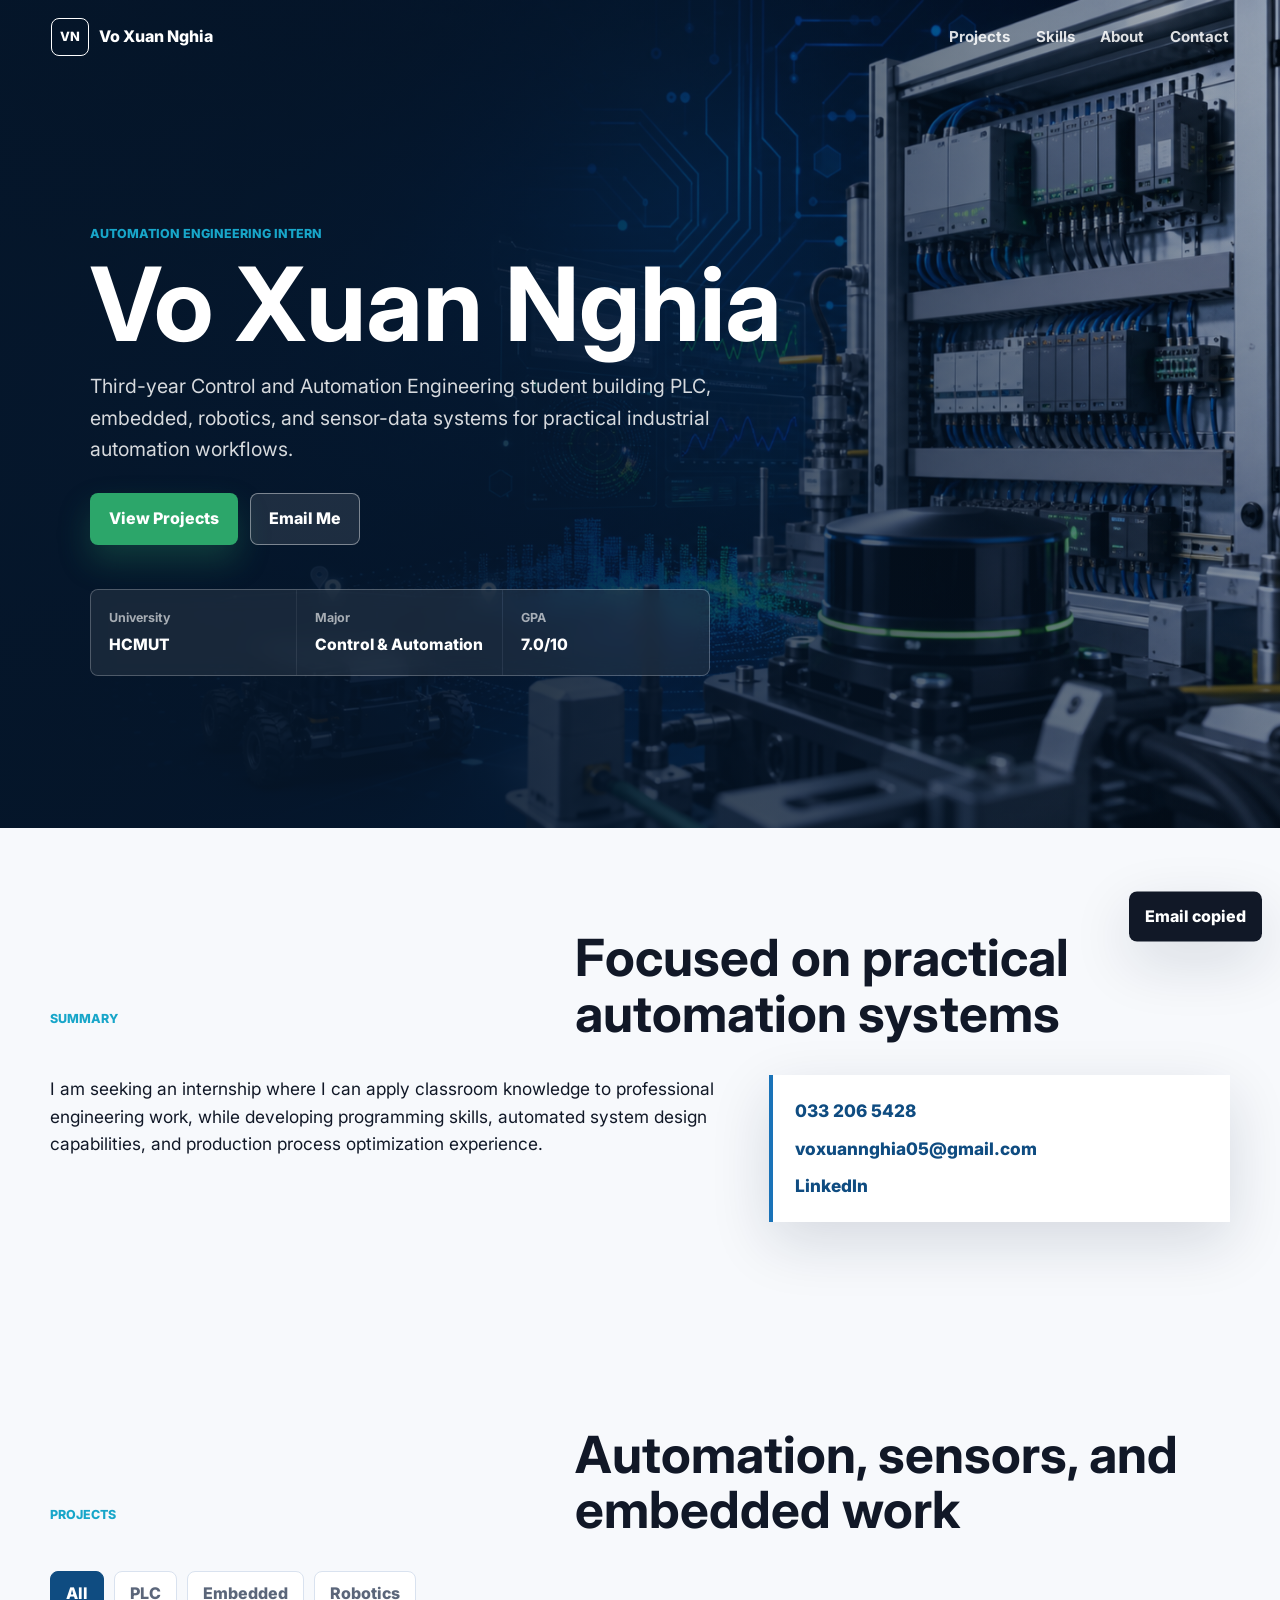
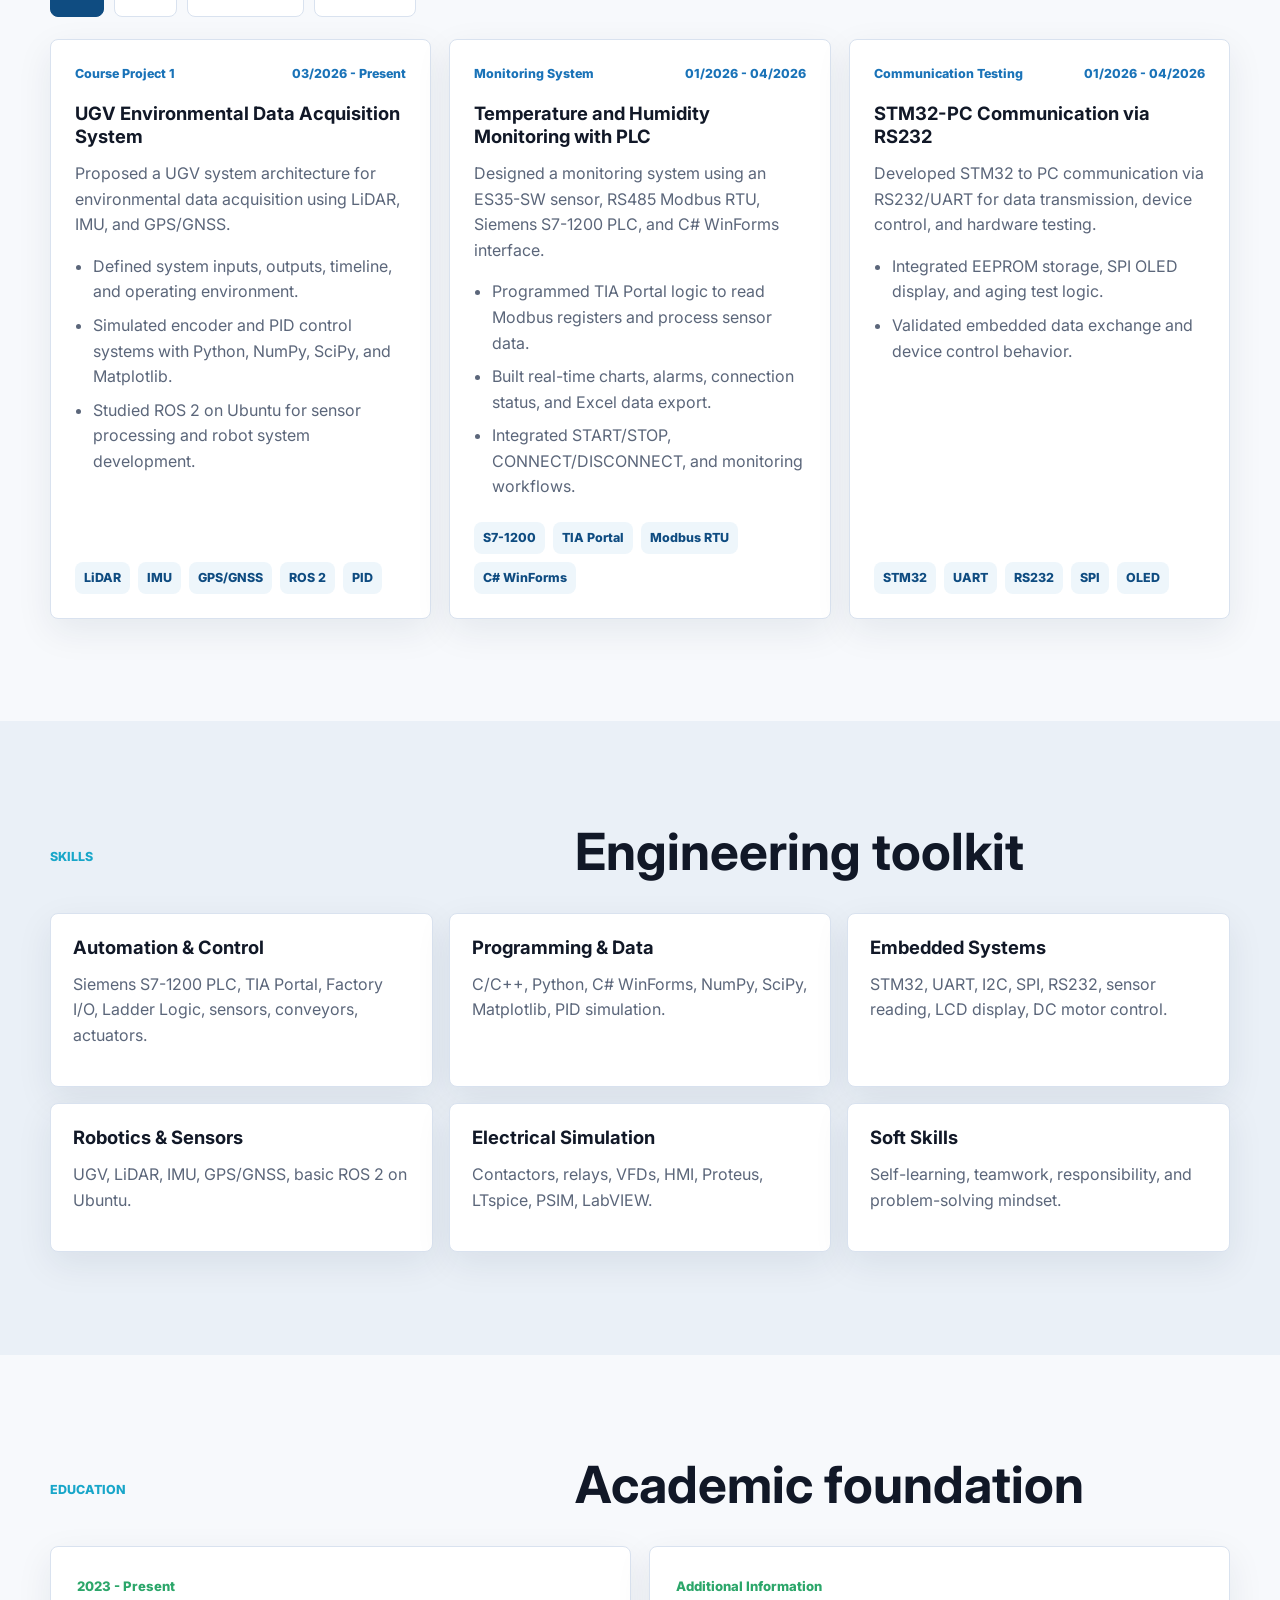
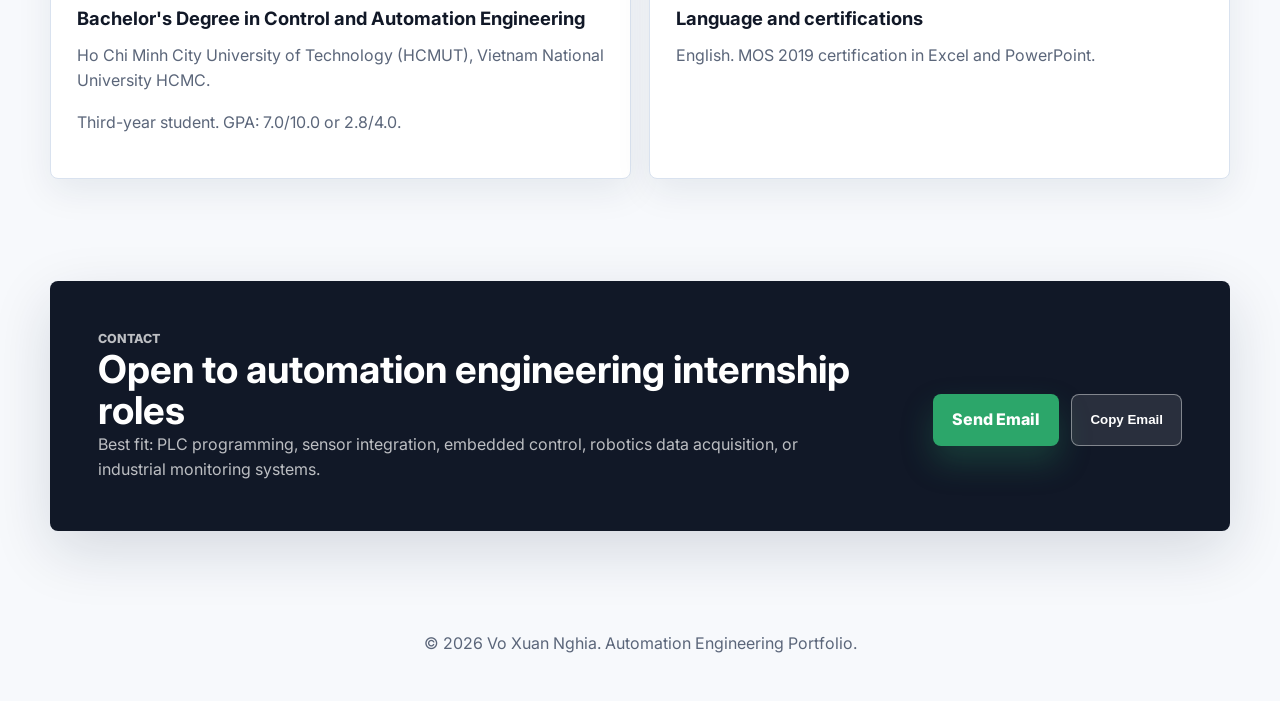
==== index.html @ 697c5c7e "Add files via upload" ====
<!DOCTYPE html>
<html lang="en">
  <head>
    <meta charset="UTF-8" />
    <meta name="viewport" content="width=device-width, initial-scale=1.0" />
    <meta
      name="description"
      content="Portfolio of Vo Xuan Nghia, an automation engineering intern focused on PLC, embedded systems, robotics, sensors, and data processing."
    />
    <title>Vo Xuan Nghia | Automation Engineering Portfolio</title>
    <link rel="preconnect" href="https://fonts.googleapis.com" />
    <link rel="preconnect" href="https://fonts.gstatic.com" crossorigin />
    <link
      href="https://fonts.googleapis.com/css2?family=Inter:wght@400;500;600;700;800&display=swap"
      rel="stylesheet"
    />
    <link rel="stylesheet" href="styles.css" />
  </head>
  <body>
    <header class="site-header" data-header>
      <a class="brand" href="#top" aria-label="Vo Xuan Nghia home">
        <span class="brand-mark">VN</span>
        <span>Vo Xuan Nghia</span>
      </a>

      <nav class="nav" aria-label="Main navigation">
        <a href="#projects">Projects</a>
        <a href="#skills">Skills</a>
        <a href="#about">About</a>
        <a href="#contact">Contact</a>
      </nav>
    </header>

    <main id="top">
      <section class="hero" aria-labelledby="hero-title">
        <div class="hero-media" aria-hidden="true">
          <img src="assets/automation-hero.png" alt="" />
        </div>
        <div class="hero-overlay"></div>

        <div class="hero-content">
          <p class="eyebrow">Automation Engineering Intern</p>
          <h1 id="hero-title">Vo Xuan Nghia</h1>
          <p class="hero-copy">
            Third-year Control and Automation Engineering student building PLC,
            embedded, robotics, and sensor-data systems for practical industrial
            automation workflows.
          </p>

          <div class="hero-actions" aria-label="Primary actions">
            <a class="button primary" href="#projects">View Projects</a>
            <a class="button secondary" href="mailto:voxuannghia05@gmail.com">Email Me</a>
          </div>

          <dl class="quick-facts" aria-label="Profile highlights">
            <div>
              <dt>University</dt>
              <dd>HCMUT</dd>
            </div>
            <div>
              <dt>Major</dt>
              <dd>Control & Automation</dd>
            </div>
            <div>
              <dt>GPA</dt>
              <dd>7.0/10</dd>
            </div>
          </dl>
        </div>
      </section>

      <section class="section intro" id="about" aria-labelledby="about-title">
        <div class="section-heading">
          <p class="eyebrow">Summary</p>
          <h2 id="about-title">Focused on practical automation systems</h2>
        </div>
        <div class="intro-grid">
          <p>
            I am seeking an internship where I can apply classroom knowledge to
            professional engineering work, while developing programming skills,
            automated system design capabilities, and production process
            optimization experience.
          </p>
          <div class="contact-strip" aria-label="Contact details">
            <a href="tel:+84332065428">033 206 5428</a>
            <a href="mailto:voxuannghia05@gmail.com">voxuannghia05@gmail.com</a>
            <a href="https://www.linkedin.com/in/nghia-voxuantdh" target="_blank" rel="noreferrer">
              LinkedIn
            </a>
          </div>
        </div>
      </section>

      <section class="section projects-section" id="projects" aria-labelledby="projects-title">
        <div class="section-heading">
          <p class="eyebrow">Projects</p>
          <h2 id="projects-title">Automation, sensors, and embedded work</h2>
        </div>

        <div class="filters" aria-label="Project filters">
          <button class="filter active" type="button" data-filter="all">All</button>
          <button class="filter" type="button" data-filter="plc">PLC</button>
          <button class="filter" type="button" data-filter="embedded">Embedded</button>
          <button class="filter" type="button" data-filter="robotics">Robotics</button>
        </div>

        <div class="project-grid">
          <article class="project-card" data-tags="robotics embedded">
            <div class="project-topline">
              <span>Course Project 1</span>
              <span>03/2026 - Present</span>
            </div>
            <h3>UGV Environmental Data Acquisition System</h3>
            <p>
              Proposed a UGV system architecture for environmental data
              acquisition using LiDAR, IMU, and GPS/GNSS.
            </p>
            <ul>
              <li>Defined system inputs, outputs, timeline, and operating environment.</li>
              <li>Simulated encoder and PID control systems with Python, NumPy, SciPy, and Matplotlib.</li>
              <li>Studied ROS 2 on Ubuntu for sensor processing and robot system development.</li>
            </ul>
            <div class="tags">
              <span>LiDAR</span>
              <span>IMU</span>
              <span>GPS/GNSS</span>
              <span>ROS 2</span>
              <span>PID</span>
            </div>
          </article>

          <article class="project-card" data-tags="plc">
            <div class="project-topline">
              <span>Monitoring System</span>
              <span>01/2026 - 04/2026</span>
            </div>
            <h3>Temperature and Humidity Monitoring with PLC</h3>
            <p>
              Designed a monitoring system using an ES35-SW sensor, RS485
              Modbus RTU, Siemens S7-1200 PLC, and C# WinForms interface.
            </p>
            <ul>
              <li>Programmed TIA Portal logic to read Modbus registers and process sensor data.</li>
              <li>Built real-time charts, alarms, connection status, and Excel data export.</li>
              <li>Integrated START/STOP, CONNECT/DISCONNECT, and monitoring workflows.</li>
            </ul>
            <div class="tags">
              <span>S7-1200</span>
              <span>TIA Portal</span>
              <span>Modbus RTU</span>
              <span>C# WinForms</span>
            </div>
          </article>

          <article class="project-card" data-tags="embedded">
            <div class="project-topline">
              <span>Communication Testing</span>
              <span>01/2026 - 04/2026</span>
            </div>
            <h3>STM32-PC Communication via RS232</h3>
            <p>
              Developed STM32 to PC communication via RS232/UART for data
              transmission, device control, and hardware testing.
            </p>
            <ul>
              <li>Integrated EEPROM storage, SPI OLED display, and aging test logic.</li>
              <li>Validated embedded data exchange and device control behavior.</li>
            </ul>
            <div class="tags">
              <span>STM32</span>
              <span>UART</span>
              <span>RS232</span>
              <span>SPI</span>
              <span>OLED</span>
            </div>
          </article>
        </div>
      </section>

      <section class="section skills-section" id="skills" aria-labelledby="skills-title">
        <div class="section-heading">
          <p class="eyebrow">Skills</p>
          <h2 id="skills-title">Engineering toolkit</h2>
        </div>

        <div class="skills-grid">
          <article>
            <h3>Automation & Control</h3>
            <p>Siemens S7-1200 PLC, TIA Portal, Factory I/O, Ladder Logic, sensors, conveyors, actuators.</p>
          </article>
          <article>
            <h3>Programming & Data</h3>
            <p>C/C++, Python, C# WinForms, NumPy, SciPy, Matplotlib, PID simulation.</p>
          </article>
          <article>
            <h3>Embedded Systems</h3>
            <p>STM32, UART, I2C, SPI, RS232, sensor reading, LCD display, DC motor control.</p>
          </article>
          <article>
            <h3>Robotics & Sensors</h3>
            <p>UGV, LiDAR, IMU, GPS/GNSS, basic ROS 2 on Ubuntu.</p>
          </article>
          <article>
            <h3>Electrical Simulation</h3>
            <p>Contactors, relays, VFDs, HMI, Proteus, LTspice, PSIM, LabVIEW.</p>
          </article>
          <article>
            <h3>Soft Skills</h3>
            <p>Self-learning, teamwork, responsibility, and problem-solving mindset.</p>
          </article>
        </div>
      </section>

      <section class="section timeline-section" aria-labelledby="timeline-title">
        <div class="section-heading">
          <p class="eyebrow">Education</p>
          <h2 id="timeline-title">Academic foundation</h2>
        </div>

        <div class="timeline">
          <article>
            <span>2023 - Present</span>
            <h3>Bachelor's Degree in Control and Automation Engineering</h3>
            <p>Ho Chi Minh City University of Technology (HCMUT), Vietnam National University HCMC.</p>
            <p>Third-year student. GPA: 7.0/10.0 or 2.8/4.0.</p>
          </article>
          <article>
            <span>Additional Information</span>
            <h3>Language and certifications</h3>
            <p>English. MOS 2019 certification in Excel and PowerPoint.</p>
          </article>
        </div>
      </section>

      <section class="contact-cta" id="contact" aria-labelledby="contact-title">
        <div>
          <p class="eyebrow">Contact</p>
          <h2 id="contact-title">Open to automation engineering internship roles</h2>
          <p>
            Best fit: PLC programming, sensor integration, embedded control,
            robotics data acquisition, or industrial monitoring systems.
          </p>
        </div>
        <div class="contact-actions">
          <a class="button primary" href="mailto:voxuannghia05@gmail.com">Send Email</a>
          <button class="button secondary" type="button" data-copy="voxuannghia05@gmail.com">
            Copy Email
          </button>
        </div>
      </section>
    </main>

    <footer class="footer">
      <p>© 2026 Vo Xuan Nghia. Automation Engineering Portfolio.</p>
    </footer>

    <div class="toast" data-toast role="status" aria-live="polite">Email copied</div>
    <script src="script.js"></script>
  </body>
</html>
---- styles.css ----
:root {
  color-scheme: light;
  --ink: #111827;
  --muted: #5b667a;
  --line: #d9e2ef;
  --paper: #f7f9fc;
  --white: #ffffff;
  --blue: #0f4c81;
  --blue-2: #1a73b8;
  --cyan: #18a6c9;
  --green: #2ca66a;
  --shadow: 0 20px 60px rgba(15, 31, 56, 0.14);
}

* {
  box-sizing: border-box;
}

html {
  scroll-behavior: smooth;
}

body {
  margin: 0;
  font-family: Inter, system-ui, -apple-system, BlinkMacSystemFont, "Segoe UI", sans-serif;
  color: var(--ink);
  background: var(--paper);
  line-height: 1.6;
}

img {
  display: block;
  max-width: 100%;
}

a {
  color: inherit;
  text-decoration: none;
}

.site-header {
  position: fixed;
  top: 0;
  left: 0;
  right: 0;
  z-index: 20;
  display: flex;
  align-items: center;
  justify-content: space-between;
  gap: 24px;
  padding: 18px clamp(18px, 4vw, 56px);
  color: var(--white);
  transition: background 180ms ease, color 180ms ease, box-shadow 180ms ease;
}

.site-header.scrolled {
  color: var(--ink);
  background: rgba(255, 255, 255, 0.92);
  box-shadow: 0 10px 30px rgba(22, 35, 52, 0.1);
  backdrop-filter: blur(16px);
}

.brand {
  display: inline-flex;
  align-items: center;
  gap: 10px;
  font-weight: 800;
}

.brand-mark {
  display: grid;
  width: 38px;
  height: 38px;
  place-items: center;
  border: 1px solid currentColor;
  border-radius: 8px;
  font-size: 0.8rem;
}

.nav {
  display: flex;
  gap: clamp(14px, 2vw, 28px);
  font-size: 0.94rem;
  font-weight: 700;
}

.nav a {
  opacity: 0.86;
}

.nav a:hover {
  opacity: 1;
}

.hero {
  position: relative;
  min-height: 92vh;
  display: grid;
  align-items: center;
  overflow: hidden;
  color: var(--white);
  isolation: isolate;
}

.hero-media,
.hero-overlay {
  position: absolute;
  inset: 0;
  z-index: -2;
}

.hero-media img {
  width: 100%;
  height: 100%;
  object-fit: cover;
}

.hero-overlay {
  z-index: -1;
  background:
    linear-gradient(90deg, rgba(5, 22, 42, 0.92) 0%, rgba(5, 22, 42, 0.76) 42%, rgba(5, 22, 42, 0.22) 100%),
    linear-gradient(0deg, rgba(5, 22, 42, 0.36), rgba(5, 22, 42, 0.1));
}

.hero-content {
  width: min(720px, calc(100% - 36px));
  margin-left: clamp(18px, 7vw, 96px);
  padding-top: 72px;
}

.eyebrow {
  margin: 0 0 12px;
  color: var(--cyan);
  font-size: 0.78rem;
  font-weight: 800;
  letter-spacing: 0;
  text-transform: uppercase;
}

h1,
h2,
h3,
p {
  margin-top: 0;
}

h1 {
  margin-bottom: 18px;
  font-size: clamp(3rem, 8vw, 6.8rem);
  line-height: 0.95;
  letter-spacing: 0;
}

h2 {
  margin-bottom: 0;
  font-size: clamp(2rem, 4vw, 3.4rem);
  line-height: 1.08;
  letter-spacing: 0;
}

h3 {
  margin-bottom: 12px;
  font-size: 1.15rem;
  line-height: 1.28;
}

.hero-copy {
  max-width: 640px;
  color: rgba(255, 255, 255, 0.84);
  font-size: clamp(1rem, 2vw, 1.22rem);
}

.hero-actions,
.contact-actions {
  display: flex;
  flex-wrap: wrap;
  gap: 12px;
  margin-top: 28px;
}

.button {
  display: inline-flex;
  min-height: 46px;
  align-items: center;
  justify-content: center;
  border: 1px solid transparent;
  border-radius: 8px;
  padding: 12px 18px;
  font-weight: 800;
  cursor: pointer;
  transition: transform 150ms ease, box-shadow 150ms ease, background 150ms ease;
}

.button:hover {
  transform: translateY(-2px);
}

.button.primary {
  background: var(--green);
  color: var(--white);
  box-shadow: 0 16px 32px rgba(44, 166, 106, 0.25);
}

.button.secondary {
  border-color: rgba(255, 255, 255, 0.42);
  background: rgba(255, 255, 255, 0.1);
  color: inherit;
}

.quick-facts {
  display: grid;
  grid-template-columns: repeat(3, minmax(0, 1fr));
  gap: 1px;
  width: min(620px, 100%);
  margin: 44px 0 0;
  overflow: hidden;
  border: 1px solid rgba(255, 255, 255, 0.18);
  border-radius: 8px;
  background: rgba(255, 255, 255, 0.14);
  backdrop-filter: blur(10px);
}

.quick-facts div {
  padding: 18px;
  background: rgba(8, 24, 43, 0.48);
}

.quick-facts dt {
  color: rgba(255, 255, 255, 0.62);
  font-size: 0.78rem;
  font-weight: 700;
}

.quick-facts dd {
  margin: 4px 0 0;
  font-size: 0.98rem;
  font-weight: 800;
}

.section {
  width: min(1180px, calc(100% - 36px));
  margin: 0 auto;
  padding: clamp(70px, 8vw, 108px) 0;
}

.section-heading {
  display: grid;
  grid-template-columns: minmax(0, 0.95fr) minmax(280px, 1.35fr);
  gap: clamp(28px, 5vw, 64px);
  align-items: end;
  margin-bottom: 34px;
}

.intro-grid {
  display: grid;
  grid-template-columns: minmax(0, 1.2fr) minmax(280px, 0.8fr);
  gap: 28px;
  align-items: start;
  font-size: 1.08rem;
}

.contact-strip {
  display: grid;
  gap: 10px;
  padding: 22px;
  border-left: 4px solid var(--blue-2);
  background: var(--white);
  box-shadow: var(--shadow);
}

.contact-strip a {
  overflow-wrap: anywhere;
  font-weight: 800;
  color: var(--blue);
}

.filters {
  display: flex;
  flex-wrap: wrap;
  gap: 10px;
  margin-bottom: 22px;
}

.filter {
  min-height: 40px;
  border: 1px solid var(--line);
  border-radius: 8px;
  padding: 9px 15px;
  background: var(--white);
  color: var(--muted);
  font: inherit;
  font-weight: 800;
  cursor: pointer;
}

.filter.active {
  border-color: var(--blue);
  background: var(--blue);
  color: var(--white);
}

.project-grid {
  display: grid;
  grid-template-columns: repeat(3, minmax(0, 1fr));
  gap: 18px;
}

.project-card,
.skills-grid article,
.timeline article {
  border: 1px solid var(--line);
  border-radius: 8px;
  background: var(--white);
  box-shadow: 0 12px 36px rgba(18, 37, 63, 0.08);
}

.project-card {
  display: flex;
  min-height: 100%;
  flex-direction: column;
  padding: 24px;
  transition: opacity 160ms ease, transform 160ms ease;
}

.project-card.hidden {
  display: none;
}

.project-card:hover {
  transform: translateY(-4px);
}

.project-topline {
  display: flex;
  justify-content: space-between;
  gap: 12px;
  margin-bottom: 18px;
  color: var(--blue-2);
  font-size: 0.78rem;
  font-weight: 800;
}

.project-card p,
.project-card li,
.skills-grid p,
.timeline p,
.contact-cta p {
  color: var(--muted);
}

.project-card ul {
  display: grid;
  gap: 8px;
  margin: 0 0 22px;
  padding-left: 18px;
}

.tags {
  display: flex;
  flex-wrap: wrap;
  gap: 8px;
  margin-top: auto;
}

.tags span {
  border-radius: 8px;
  padding: 6px 9px;
  background: #eef6fb;
  color: var(--blue);
  font-size: 0.78rem;
  font-weight: 800;
}

.skills-section {
  width: 100%;
  max-width: none;
  padding-inline: max(18px, calc((100vw - 1180px) / 2));
  background: #eaf0f7;
}

.skills-grid {
  display: grid;
  grid-template-columns: repeat(3, minmax(0, 1fr));
  gap: 16px;
}

.skills-grid article {
  padding: 22px;
}

.timeline {
  display: grid;
  grid-template-columns: repeat(2, minmax(0, 1fr));
  gap: 18px;
}

.timeline article {
  padding: 26px;
}

.timeline span {
  display: inline-block;
  margin-bottom: 10px;
  color: var(--green);
  font-size: 0.82rem;
  font-weight: 800;
}

.contact-cta {
  display: grid;
  grid-template-columns: minmax(0, 1fr) auto;
  gap: 28px;
  align-items: center;
  width: min(1180px, calc(100% - 36px));
  margin: 0 auto 72px;
  padding: clamp(28px, 5vw, 48px);
  border-radius: 8px;
  background: var(--ink);
  color: var(--white);
  box-shadow: var(--shadow);
}

.contact-cta h2 {
  max-width: 760px;
  font-size: clamp(1.8rem, 3vw, 2.8rem);
}

.contact-cta p {
  max-width: 720px;
  margin-bottom: 0;
  color: rgba(255, 255, 255, 0.72);
}

.footer {
  padding: 28px 18px;
  color: var(--muted);
  text-align: center;
}

.toast {
  position: fixed;
  right: 18px;
  bottom: 18px;
  z-index: 40;
  transform: translateY(120%);
  border-radius: 8px;
  padding: 12px 16px;
  background: var(--ink);
  color: var(--white);
  font-weight: 800;
  box-shadow: var(--shadow);
  transition: transform 180ms ease;
}

.toast.visible {
  transform: translateY(0);
}

@media (max-width: 880px) {
  .site-header {
    align-items: flex-start;
    flex-direction: column;
    padding: 14px 18px;
  }

  .nav {
    width: 100%;
    overflow-x: auto;
    padding-bottom: 2px;
  }

  .hero {
    min-height: 860px;
  }

  .hero-overlay {
    background: linear-gradient(180deg, rgba(5, 22, 42, 0.94) 0%, rgba(5, 22, 42, 0.82) 58%, rgba(5, 22, 42, 0.36) 100%);
  }

  .hero-content {
    margin: 0 auto;
    padding-top: 130px;
  }

  .section-heading,
  .intro-grid,
  .project-grid,
  .skills-grid,
  .timeline,
  .contact-cta {
    grid-template-columns: 1fr;
  }

  .contact-cta {
    margin-bottom: 42px;
  }
}

@media (max-width: 560px) {
  .brand span:last-child {
    display: none;
  }

  .quick-facts {
    grid-template-columns: 1fr;
  }

  .project-topline {
    flex-direction: column;
  }

  .button,
  .hero-actions,
  .contact-actions {
    width: 100%;
  }
}
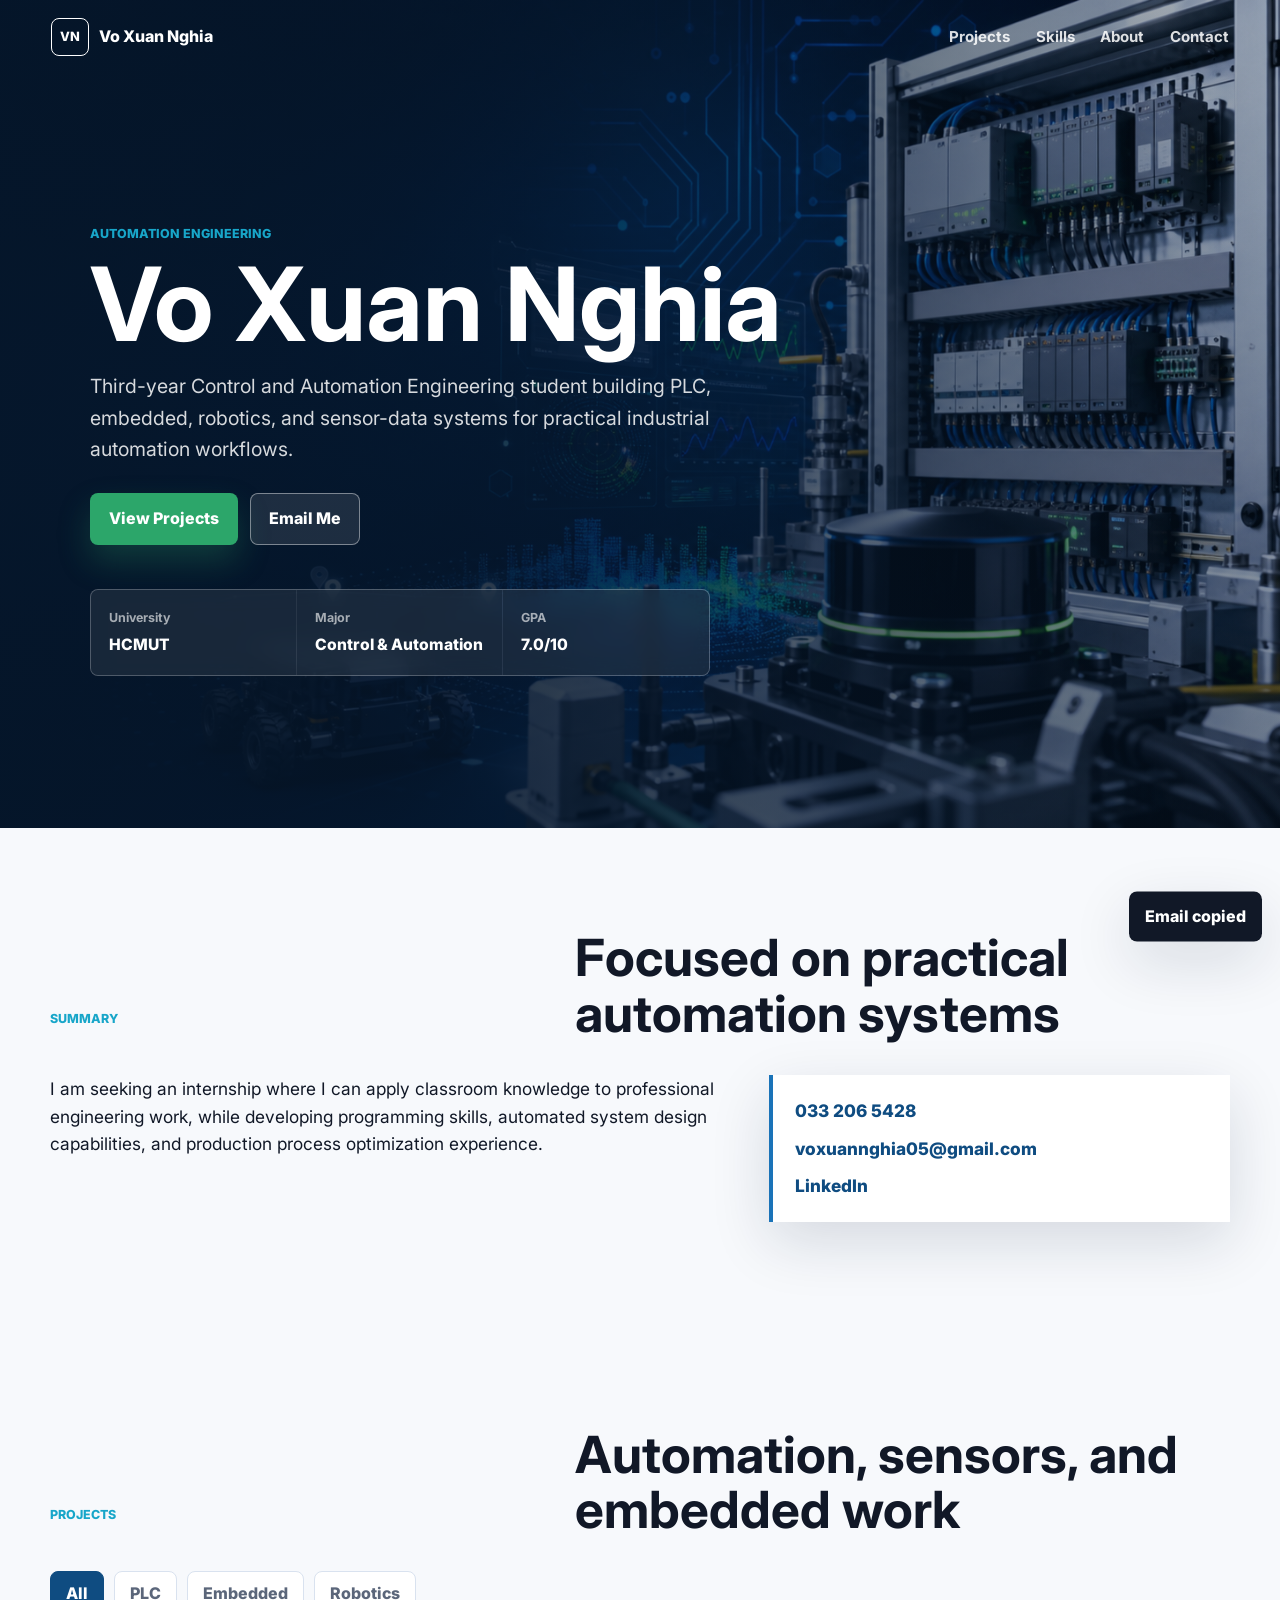
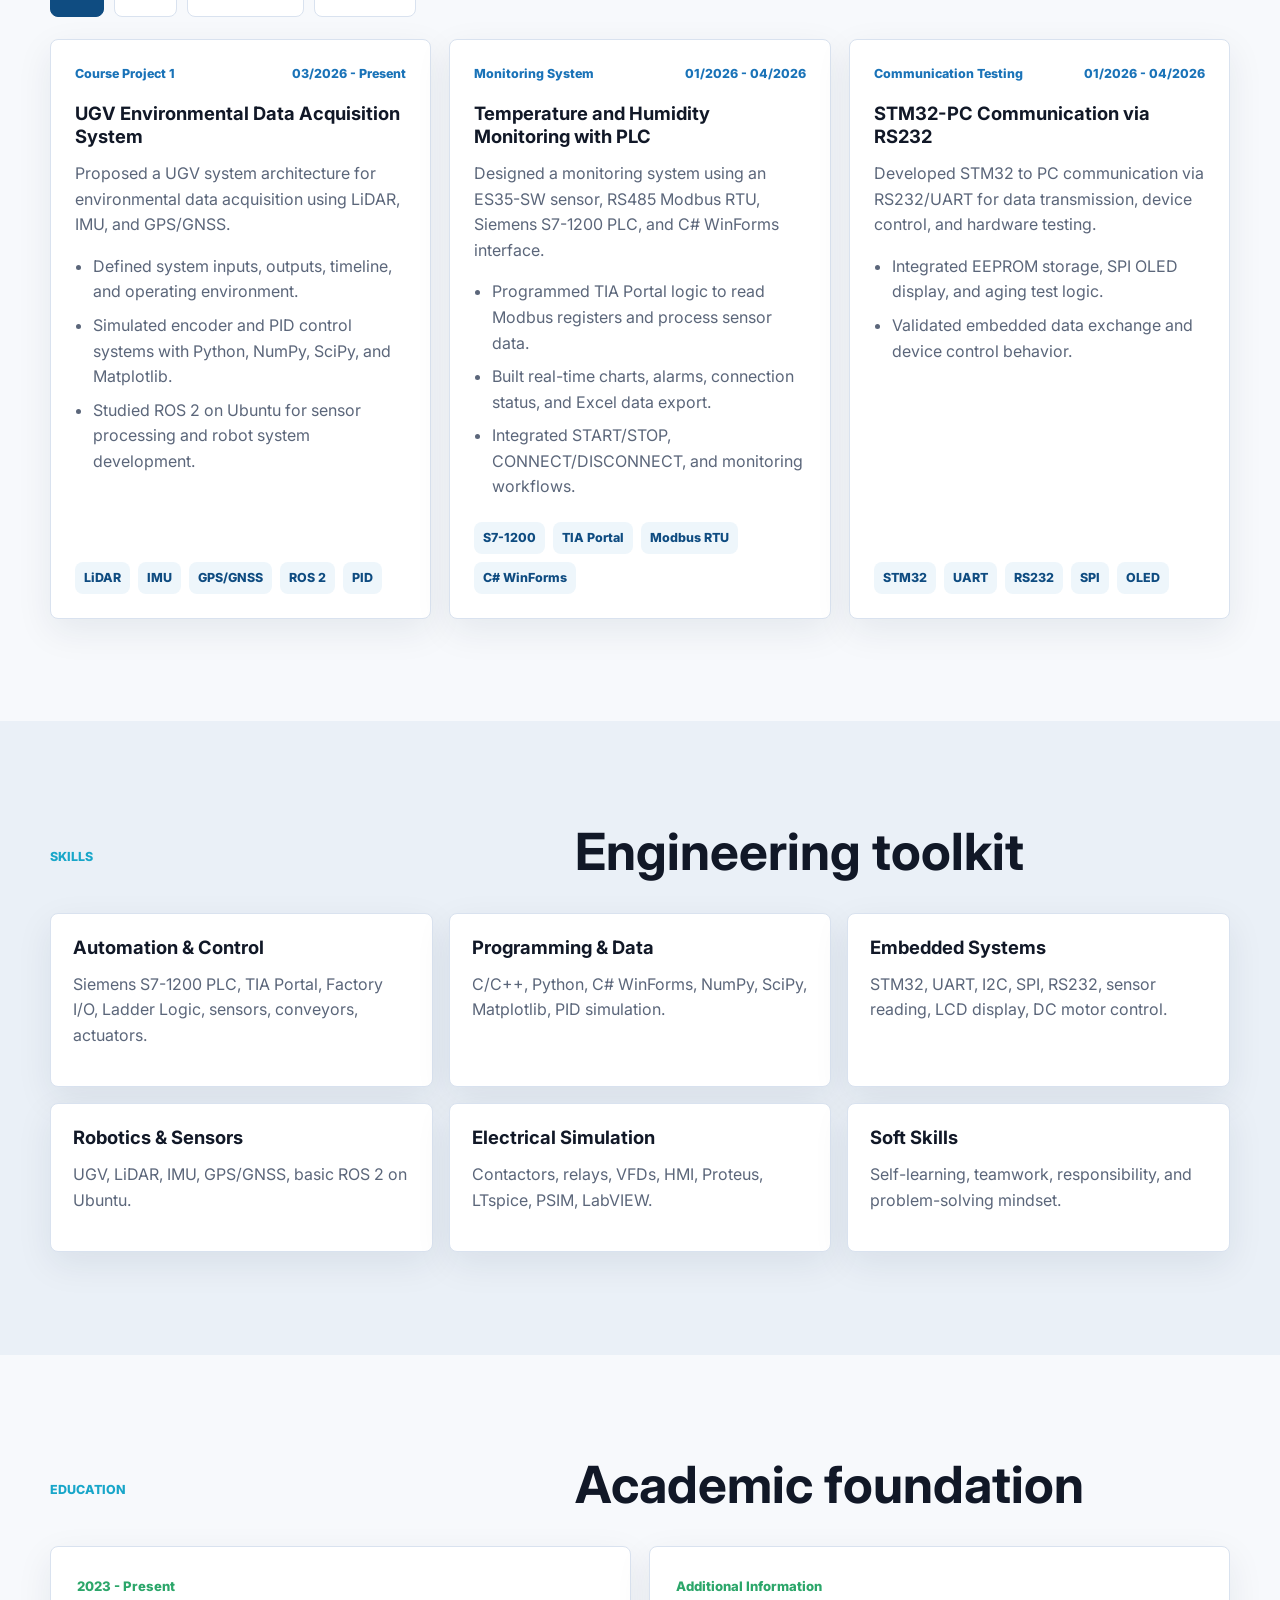
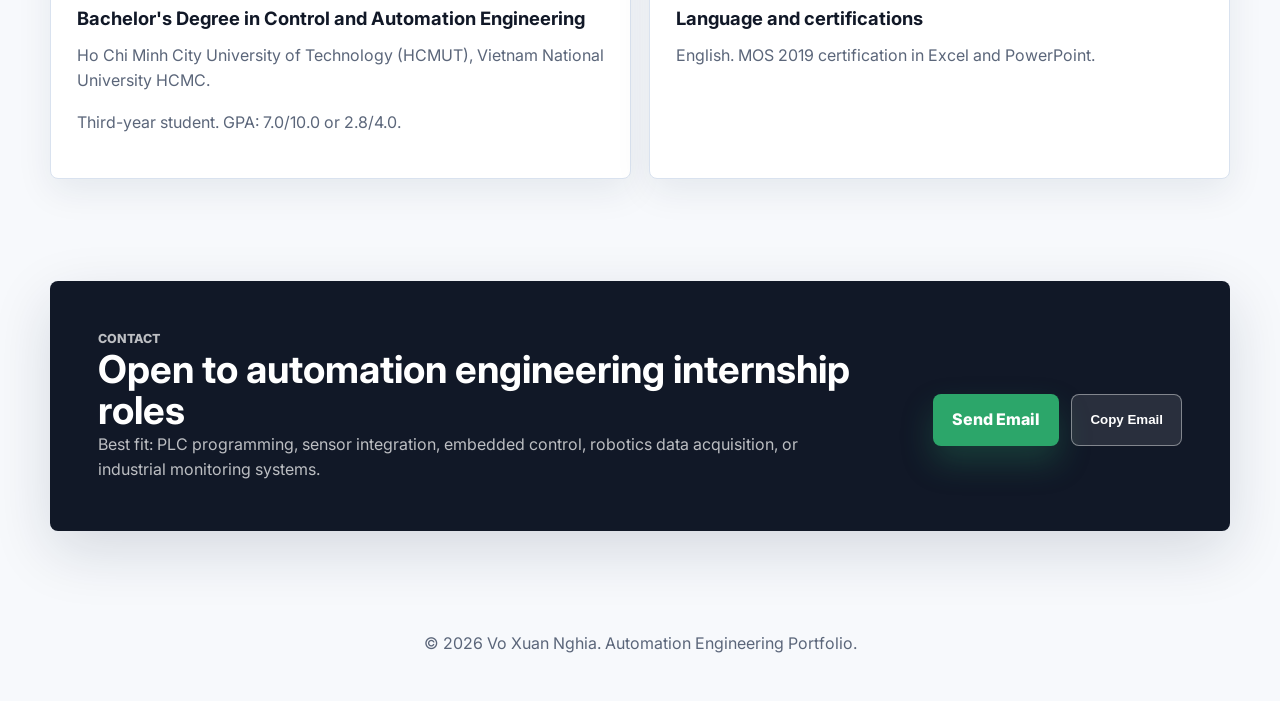
==== commit e49d1e34: "Update portfolio projects" ====
--- a/index.html
+++ b/index.html
@@ -39,7 +39,7 @@
         <div class="hero-overlay"></div>
 
         <div class="hero-content">
-          <p class="eyebrow">Automation Engineering Intern</p>
+          <p class="eyebrow">Automation Engineering </p>
           <h1 id="hero-title">Vo Xuan Nghia</h1>
           <p class="hero-copy">
             Third-year Control and Automation Engineering student building PLC,
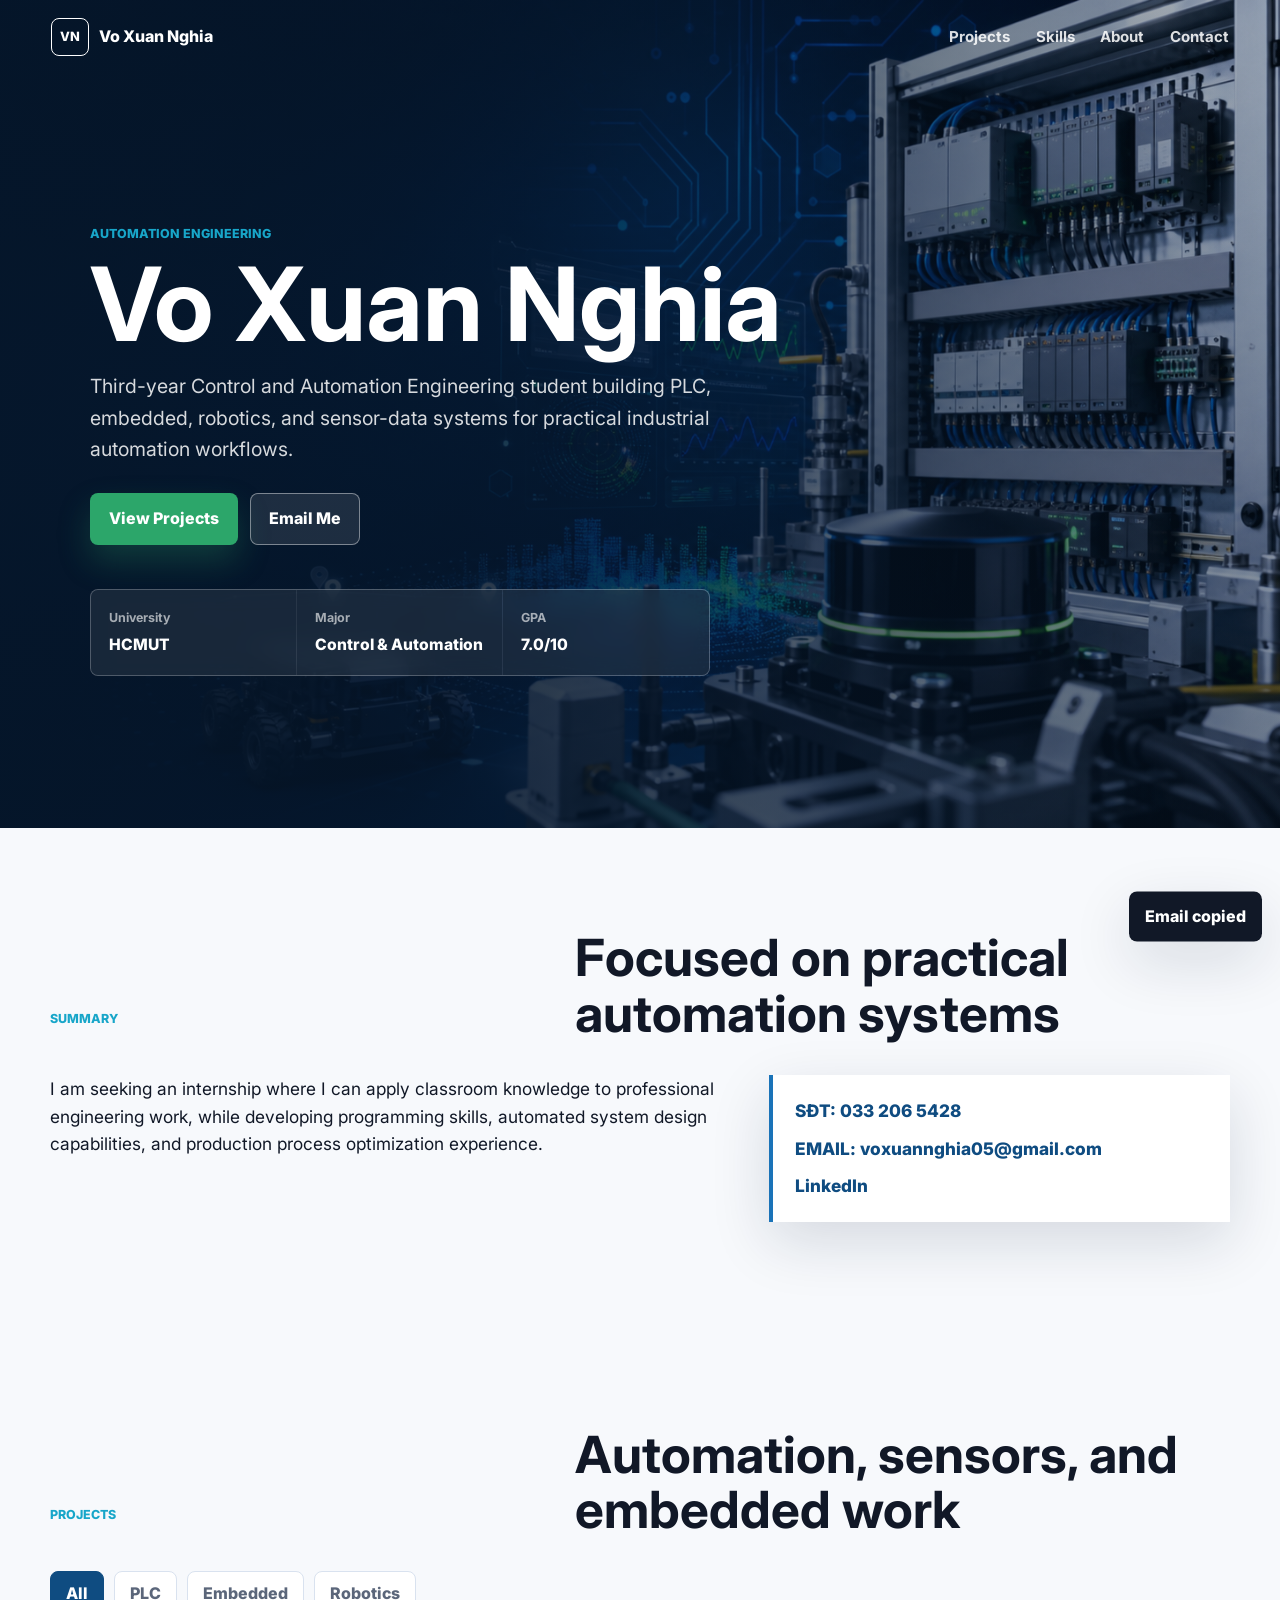
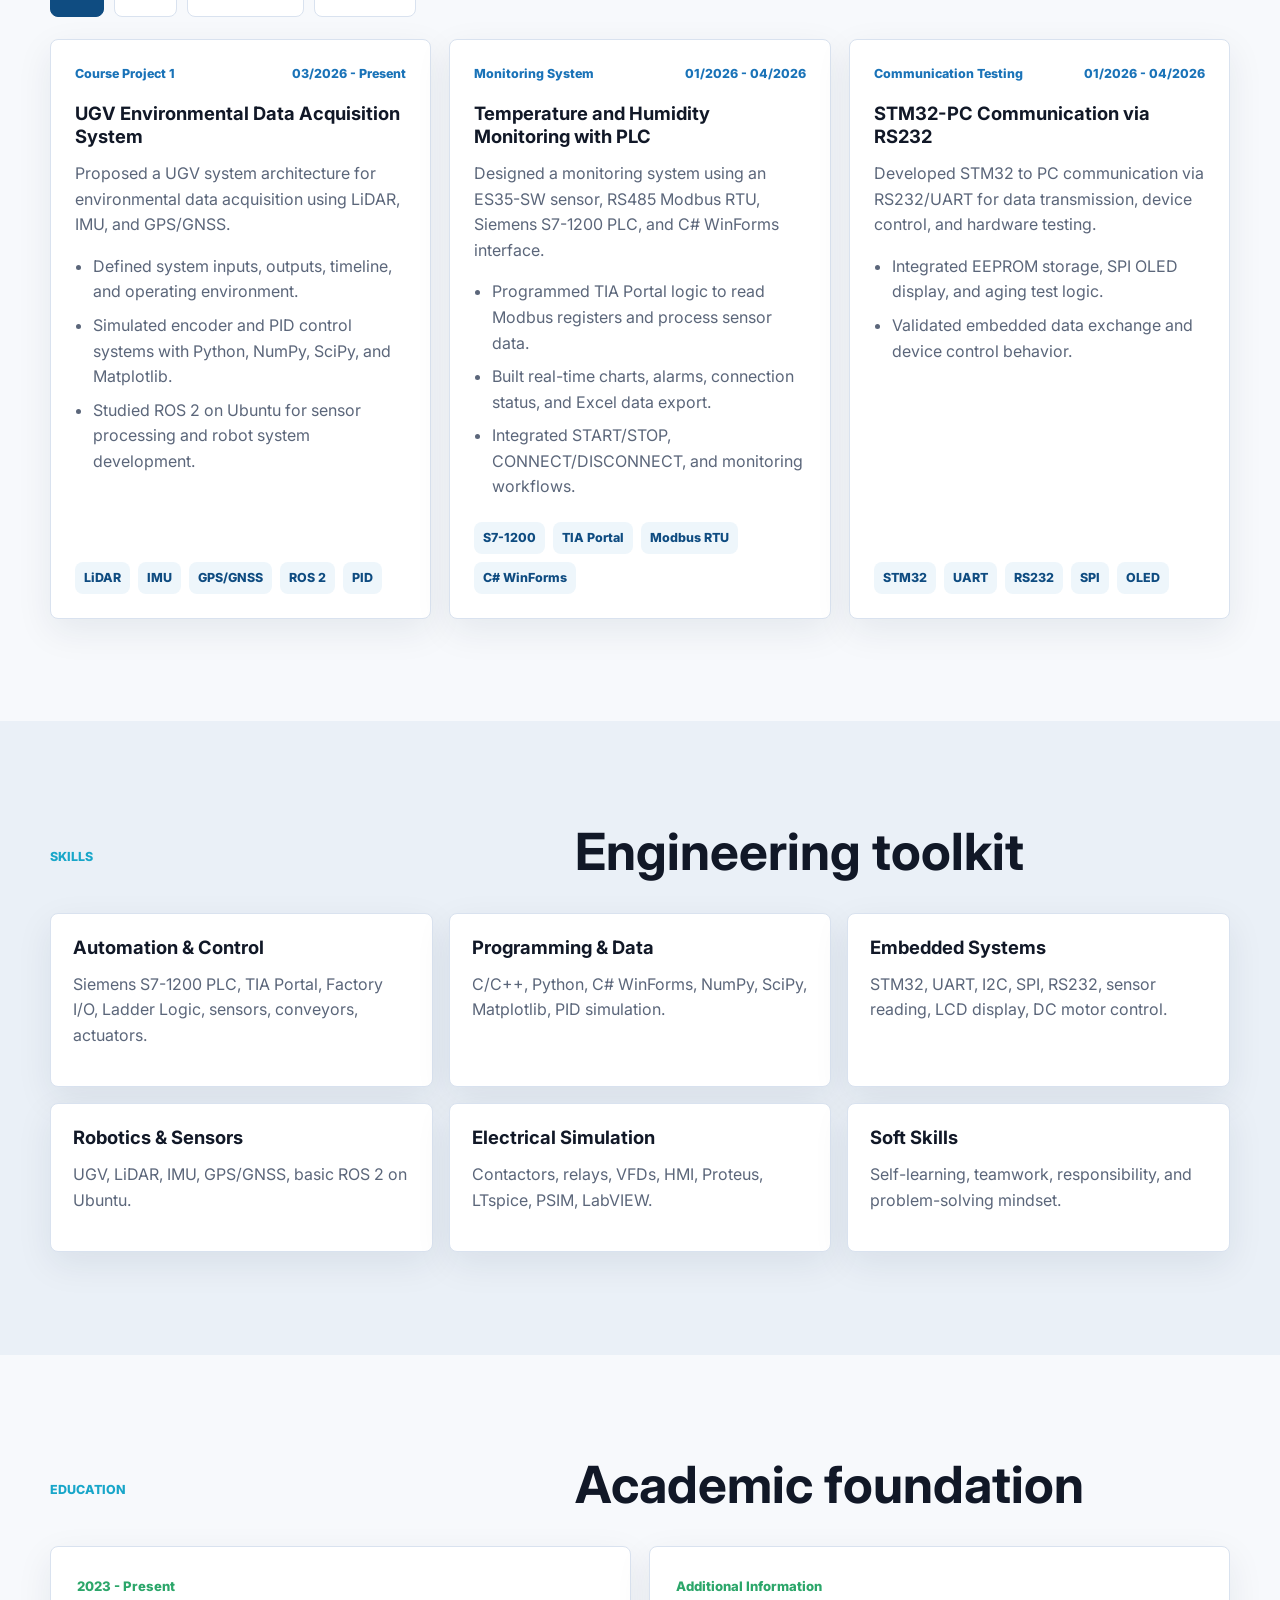
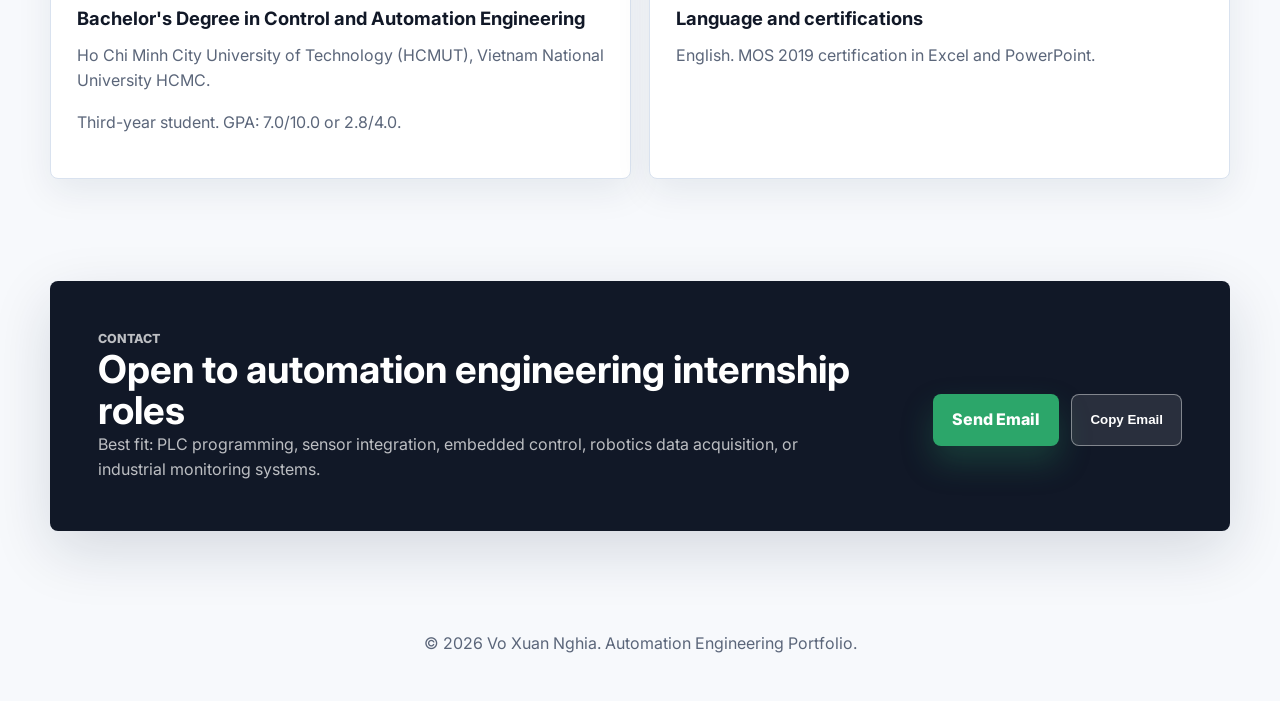
==== commit f0310a76: "Update portfolio projects" ====
--- a/index.html
+++ b/index.html
@@ -82,8 +82,8 @@
             optimization experience.
           </p>
           <div class="contact-strip" aria-label="Contact details">
-            <a href="tel:+84332065428">033 206 5428</a>
-            <a href="mailto:voxuannghia05@gmail.com">voxuannghia05@gmail.com</a>
+            <a href="tel:+84332065428">SĐT: 033 206 5428</a>
+            <a href="mailto:voxuannghia05@gmail.com">EMAIL: voxuannghia05@gmail.com</a>
             <a href="https://www.linkedin.com/in/nghia-voxuantdh" target="_blank" rel="noreferrer">
               LinkedIn
             </a>
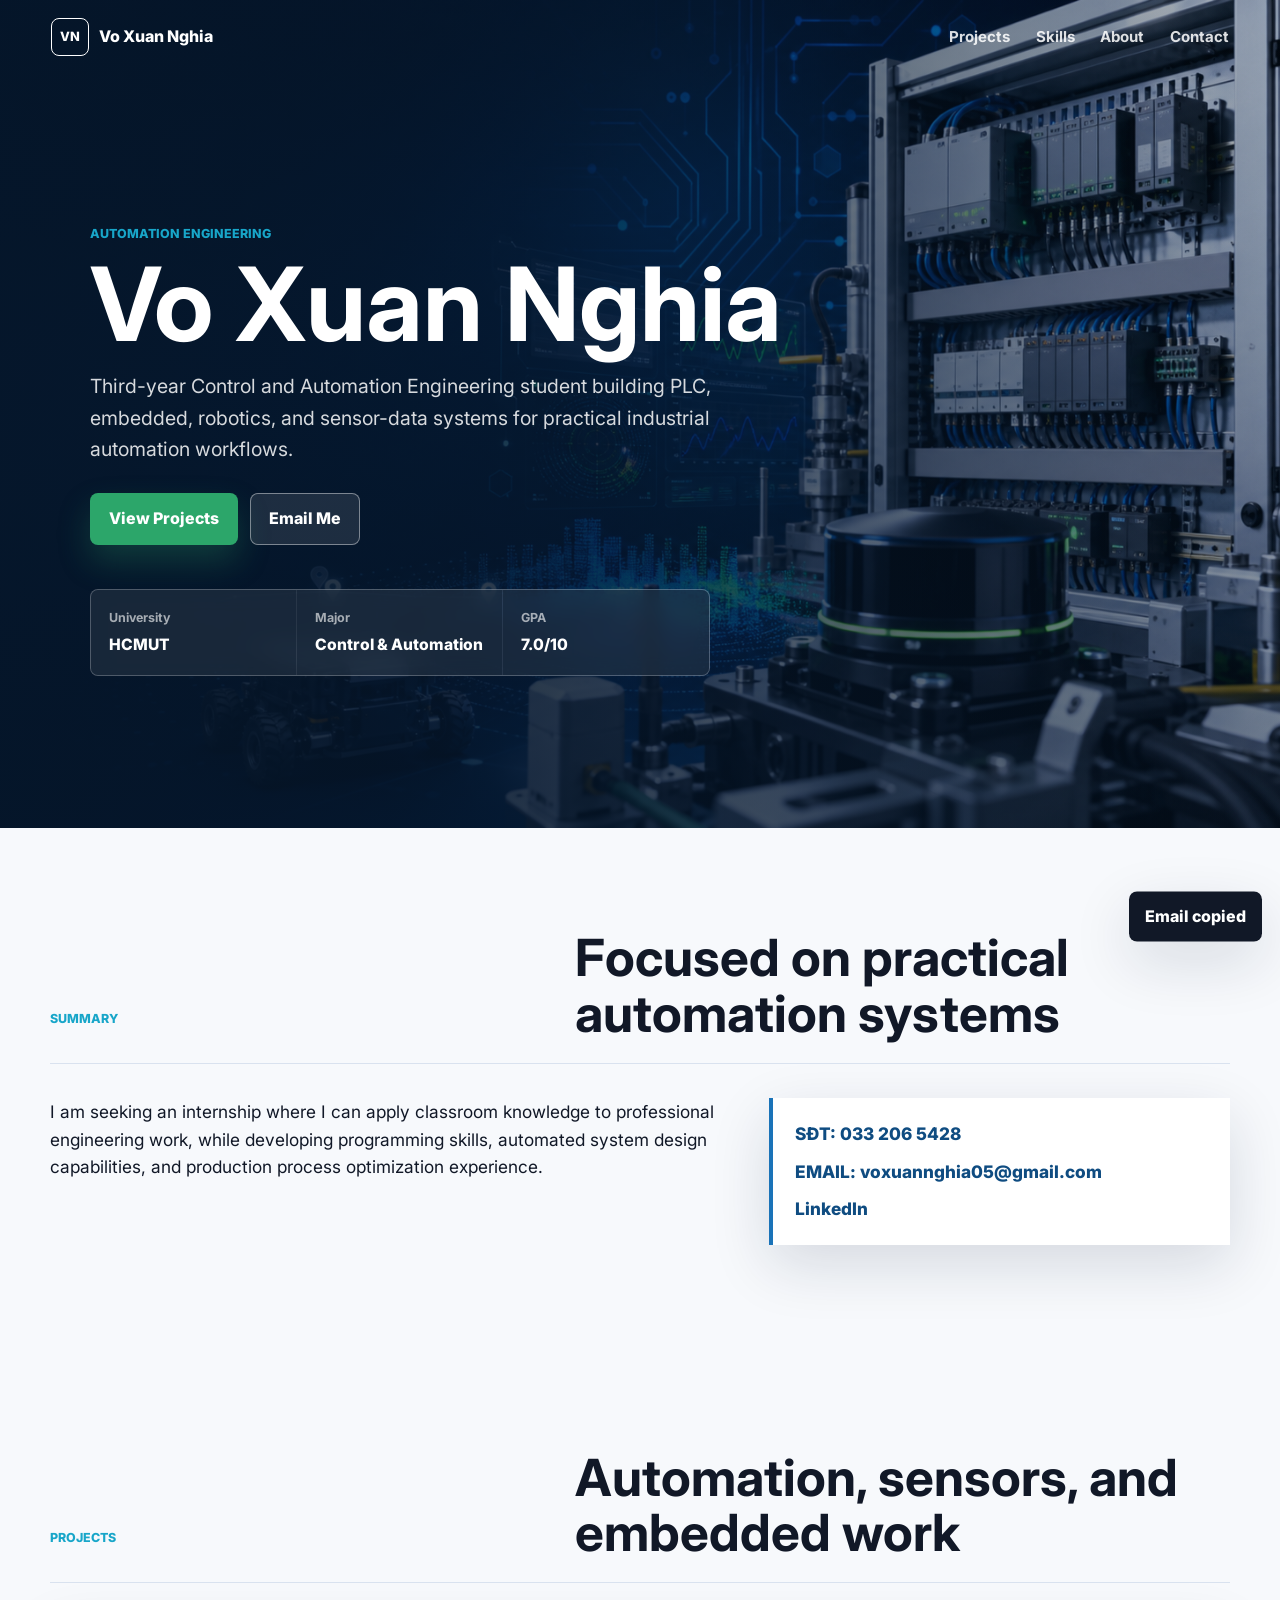
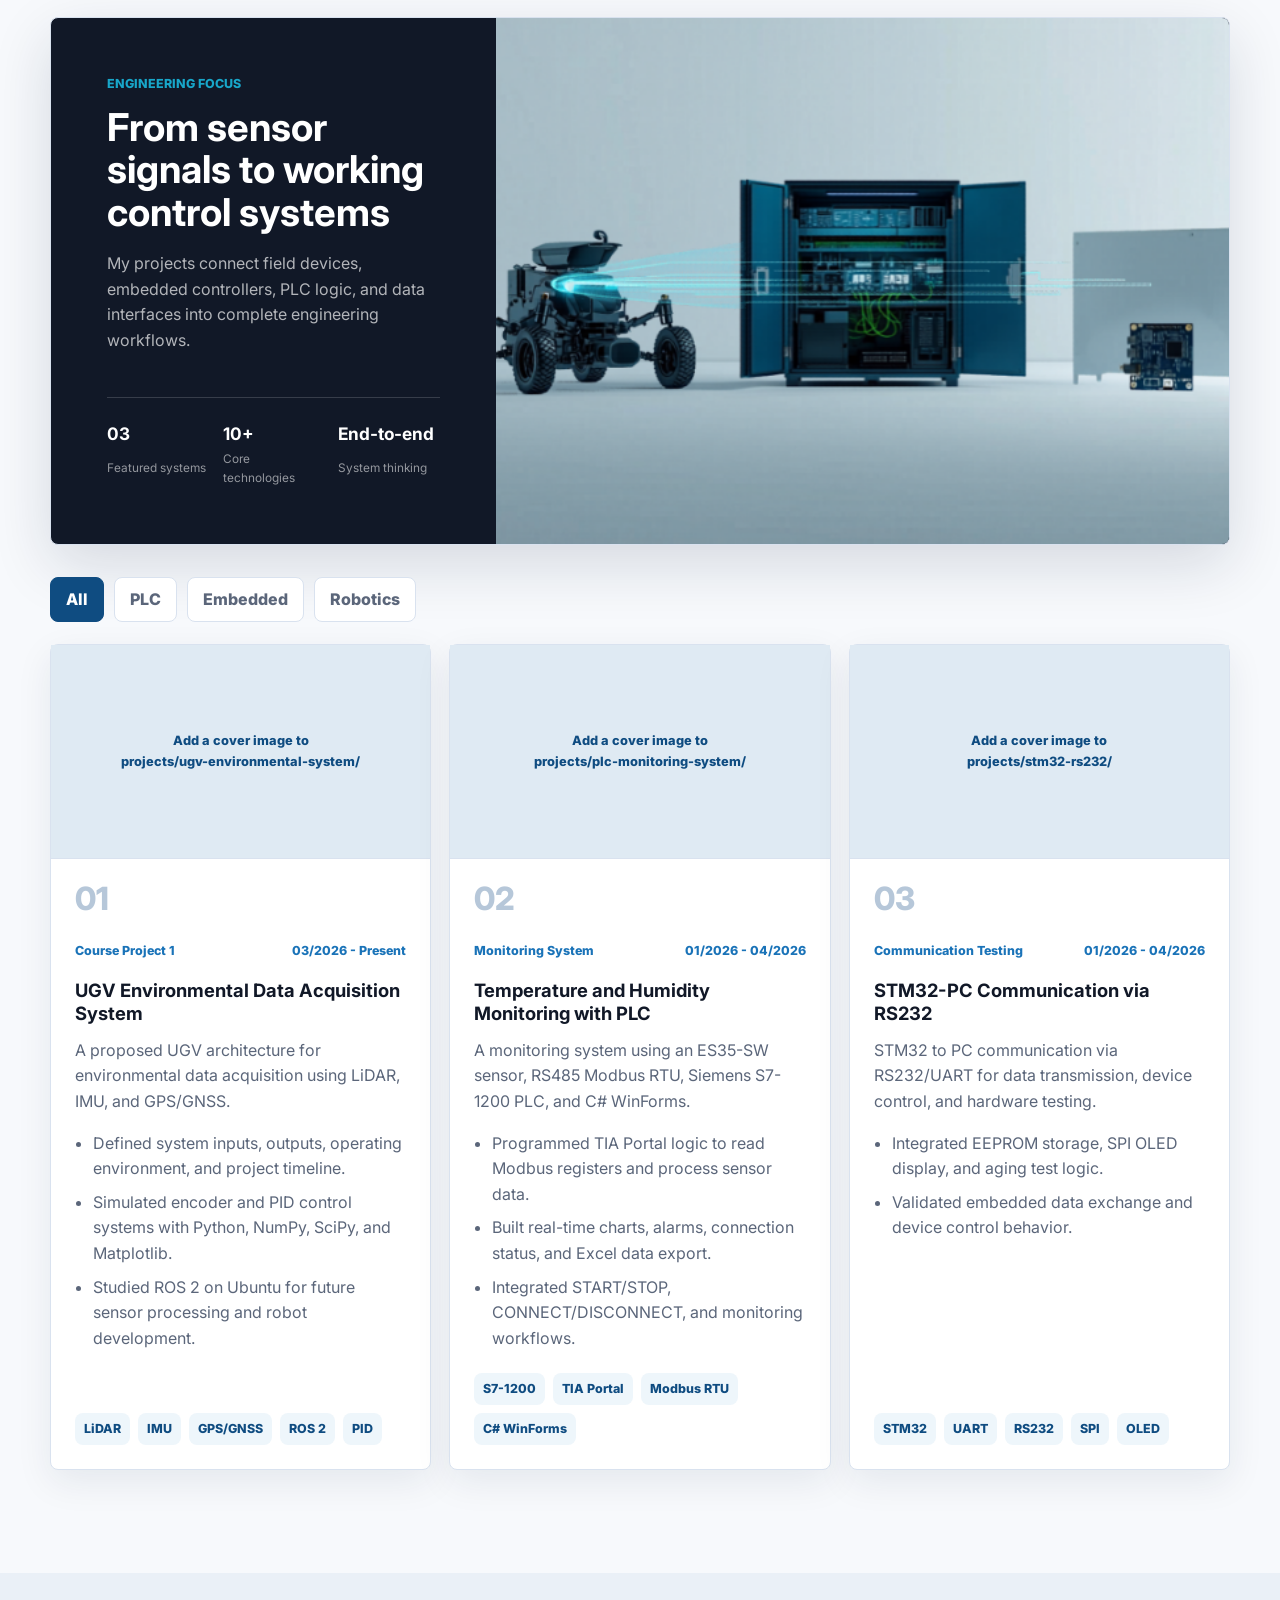
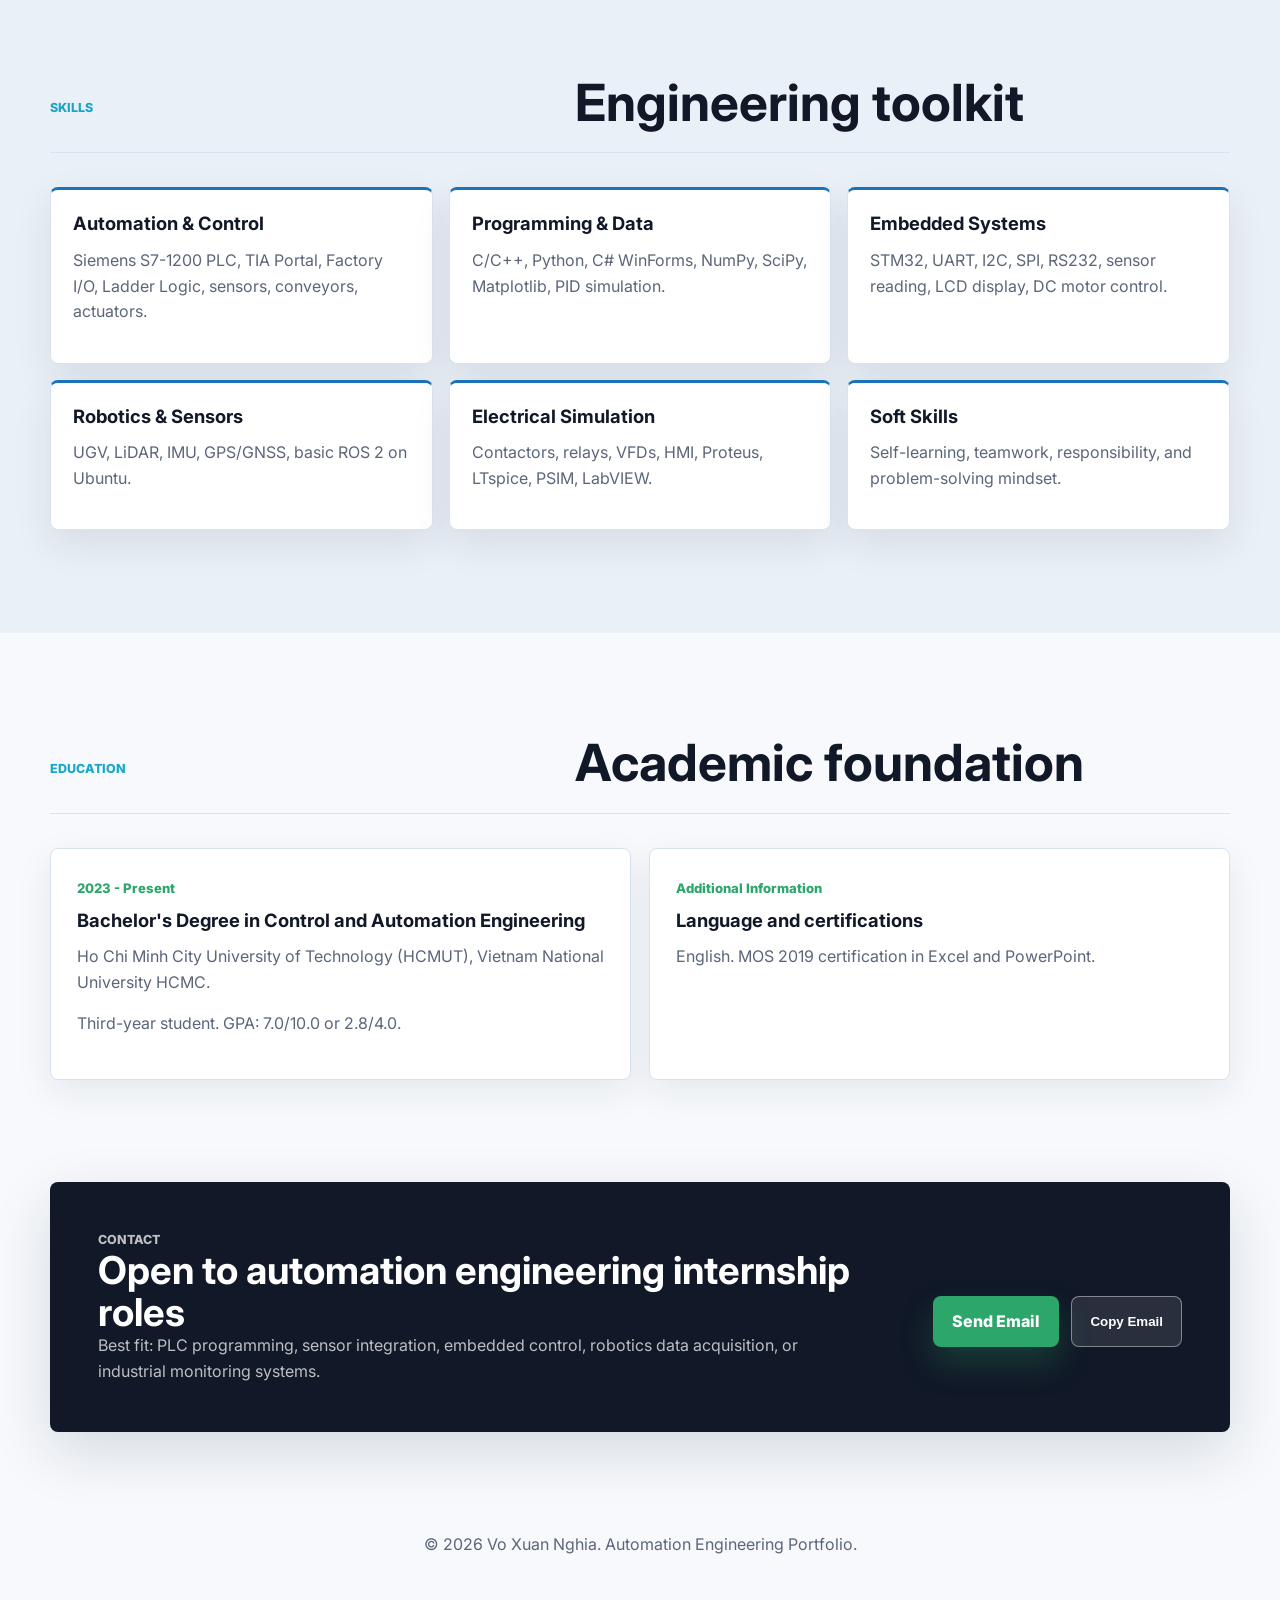
==== commit a21c7965: "udpate hinh va tao file project cho t" ====
--- a/index.html
+++ b/index.html
@@ -82,8 +82,8 @@
             optimization experience.
           </p>
           <div class="contact-strip" aria-label="Contact details">
-            <a href="tel:+84332065428">SĐT: 033 206 5428</a>
-            <a href="mailto:voxuannghia05@gmail.com">EMAIL: voxuannghia05@gmail.com</a>
+            <a href="tel:+84332065428"> SĐT: 033 206 5428</a>
+            <a href="mailto:voxuannghia05@gmail.com"> EMAIL: voxuannghia05@gmail.com</a>
             <a href="https://www.linkedin.com/in/nghia-voxuantdh" target="_blank" rel="noreferrer">
               LinkedIn
             </a>
@@ -95,6 +95,25 @@
         <div class="section-heading">
           <p class="eyebrow">Projects</p>
           <h2 id="projects-title">Automation, sensors, and embedded work</h2>
+        </div>
+
+        <div class="project-showcase">
+          <div class="project-showcase-copy">
+            <p class="eyebrow">Engineering Focus</p>
+            <h3>From sensor signals to working control systems</h3>
+            <p>
+              My projects connect field devices, embedded controllers, PLC logic,
+              and data interfaces into complete engineering workflows.
+            </p>
+            <div class="showcase-metrics" aria-label="Engineering project summary">
+              <div><strong>03</strong><span>Featured systems</span></div>
+              <div><strong>10+</strong><span>Core technologies</span></div>
+              <div><strong>End-to-end</strong><span>System thinking</span></div>
+            </div>
+          </div>
+          <div class="project-showcase-visual">
+            <img src="assets/canva-project-showcase.png" alt="Automation engineering project showcase designed in Canva" />
+          </div>
         </div>
 
         <div class="filters" aria-label="Project filters">
@@ -104,76 +123,8 @@
           <button class="filter" type="button" data-filter="robotics">Robotics</button>
         </div>
 
-        <div class="project-grid">
-          <article class="project-card" data-tags="robotics embedded">
-            <div class="project-topline">
-              <span>Course Project 1</span>
-              <span>03/2026 - Present</span>
-            </div>
-            <h3>UGV Environmental Data Acquisition System</h3>
-            <p>
-              Proposed a UGV system architecture for environmental data
-              acquisition using LiDAR, IMU, and GPS/GNSS.
-            </p>
-            <ul>
-              <li>Defined system inputs, outputs, timeline, and operating environment.</li>
-              <li>Simulated encoder and PID control systems with Python, NumPy, SciPy, and Matplotlib.</li>
-              <li>Studied ROS 2 on Ubuntu for sensor processing and robot system development.</li>
-            </ul>
-            <div class="tags">
-              <span>LiDAR</span>
-              <span>IMU</span>
-              <span>GPS/GNSS</span>
-              <span>ROS 2</span>
-              <span>PID</span>
-            </div>
-          </article>
-
-          <article class="project-card" data-tags="plc">
-            <div class="project-topline">
-              <span>Monitoring System</span>
-              <span>01/2026 - 04/2026</span>
-            </div>
-            <h3>Temperature and Humidity Monitoring with PLC</h3>
-            <p>
-              Designed a monitoring system using an ES35-SW sensor, RS485
-              Modbus RTU, Siemens S7-1200 PLC, and C# WinForms interface.
-            </p>
-            <ul>
-              <li>Programmed TIA Portal logic to read Modbus registers and process sensor data.</li>
-              <li>Built real-time charts, alarms, connection status, and Excel data export.</li>
-              <li>Integrated START/STOP, CONNECT/DISCONNECT, and monitoring workflows.</li>
-            </ul>
-            <div class="tags">
-              <span>S7-1200</span>
-              <span>TIA Portal</span>
-              <span>Modbus RTU</span>
-              <span>C# WinForms</span>
-            </div>
-          </article>
-
-          <article class="project-card" data-tags="embedded">
-            <div class="project-topline">
-              <span>Communication Testing</span>
-              <span>01/2026 - 04/2026</span>
-            </div>
-            <h3>STM32-PC Communication via RS232</h3>
-            <p>
-              Developed STM32 to PC communication via RS232/UART for data
-              transmission, device control, and hardware testing.
-            </p>
-            <ul>
-              <li>Integrated EEPROM storage, SPI OLED display, and aging test logic.</li>
-              <li>Validated embedded data exchange and device control behavior.</li>
-            </ul>
-            <div class="tags">
-              <span>STM32</span>
-              <span>UART</span>
-              <span>RS232</span>
-              <span>SPI</span>
-              <span>OLED</span>
-            </div>
-          </article>
+        <div class="project-grid" data-project-grid aria-live="polite">
+          <p class="projects-loading">Loading project showcase...</p>
         </div>
       </section>
 
--- a/styles.css
+++ b/styles.css
@@ -10,6 +10,7 @@
   --cyan: #18a6c9;
   --green: #2ca66a;
   --shadow: 0 20px 60px rgba(15, 31, 56, 0.14);
+  --shadow-soft: 0 14px 38px rgba(15, 31, 56, 0.09);
 }
 
 * {
@@ -26,6 +27,7 @@
   color: var(--ink);
   background: var(--paper);
   line-height: 1.6;
+  overflow-x: hidden;
 }
 
 img {
@@ -249,6 +251,8 @@
   gap: clamp(28px, 5vw, 64px);
   align-items: end;
   margin-bottom: 34px;
+  padding-bottom: 22px;
+  border-bottom: 1px solid var(--line);
 }
 
 .intro-grid {
@@ -281,6 +285,72 @@
   margin-bottom: 22px;
 }
 
+.project-showcase {
+  display: grid;
+  grid-template-columns: minmax(300px, 0.82fr) minmax(0, 1.35fr);
+  min-height: 430px;
+  margin-bottom: 32px;
+  overflow: hidden;
+  border: 1px solid var(--line);
+  border-radius: 8px;
+  background: var(--ink);
+  box-shadow: var(--shadow);
+}
+
+.project-showcase-copy {
+  display: flex;
+  flex-direction: column;
+  justify-content: center;
+  padding: clamp(28px, 5vw, 56px);
+  color: var(--white);
+}
+
+.project-showcase-copy h3 {
+  max-width: 480px;
+  margin-bottom: 18px;
+  font-size: clamp(1.75rem, 3vw, 2.7rem);
+  line-height: 1.1;
+}
+
+.project-showcase-copy > p:not(.eyebrow) {
+  color: rgba(255, 255, 255, 0.68);
+}
+
+.project-showcase-visual {
+  min-height: 360px;
+  overflow: hidden;
+}
+
+.project-showcase-visual img {
+  width: 100%;
+  height: 100%;
+  object-fit: cover;
+}
+
+.showcase-metrics {
+  display: grid;
+  grid-template-columns: repeat(3, minmax(0, 1fr));
+  gap: 14px;
+  margin-top: 28px;
+  padding-top: 22px;
+  border-top: 1px solid rgba(255, 255, 255, 0.16);
+}
+
+.showcase-metrics div {
+  display: grid;
+  gap: 2px;
+}
+
+.showcase-metrics strong {
+  color: var(--white);
+  font-size: 1.08rem;
+}
+
+.showcase-metrics span {
+  color: rgba(255, 255, 255, 0.55);
+  font-size: 0.74rem;
+}
+
 .filter {
   min-height: 40px;
   border: 1px solid var(--line);
@@ -315,11 +385,73 @@
 }
 
 .project-card {
+  position: relative;
   display: flex;
   min-height: 100%;
   flex-direction: column;
   padding: 24px;
   transition: opacity 160ms ease, transform 160ms ease;
+}
+
+.project-cover {
+  aspect-ratio: 16 / 9;
+  margin: -24px -24px 24px;
+  overflow: hidden;
+  border-bottom: 1px solid var(--line);
+  background: #dfeaf3;
+}
+
+.project-cover img {
+  width: 100%;
+  height: 100%;
+  object-fit: cover;
+  transition: transform 220ms ease;
+}
+
+.project-card:hover .project-cover img {
+  transform: scale(1.025);
+}
+
+.project-cover-placeholder {
+  display: grid;
+  width: 100%;
+  height: 100%;
+  place-items: center;
+  padding: 24px;
+  color: var(--blue);
+  font-size: 0.8rem;
+  font-weight: 800;
+  text-align: center;
+}
+
+.project-number {
+  margin-bottom: 26px;
+  color: #b6c7d9;
+  font-size: 2rem;
+  font-weight: 800;
+  line-height: 1;
+}
+
+.project-links {
+  display: flex;
+  flex-wrap: wrap;
+  gap: 8px;
+  margin: 0 0 20px;
+}
+
+.project-links a {
+  border-bottom: 1px solid var(--blue-2);
+  color: var(--blue);
+  font-size: 0.82rem;
+  font-weight: 800;
+}
+
+.projects-loading,
+.projects-error {
+  grid-column: 1 / -1;
+  padding: 24px;
+  color: var(--muted);
+  text-align: center;
 }
 
 .project-card.hidden {
@@ -386,6 +518,8 @@
 
 .skills-grid article {
   padding: 22px;
+  border-top: 3px solid var(--blue-2);
+  box-shadow: var(--shadow-soft);
 }
 
 .timeline {
@@ -484,6 +618,7 @@
 
   .section-heading,
   .intro-grid,
+  .project-showcase,
   .project-grid,
   .skills-grid,
   .timeline,
@@ -509,6 +644,10 @@
     flex-direction: column;
   }
 
+  .showcase-metrics {
+    grid-template-columns: 1fr;
+  }
+
   .button,
   .hero-actions,
   .contact-actions {
